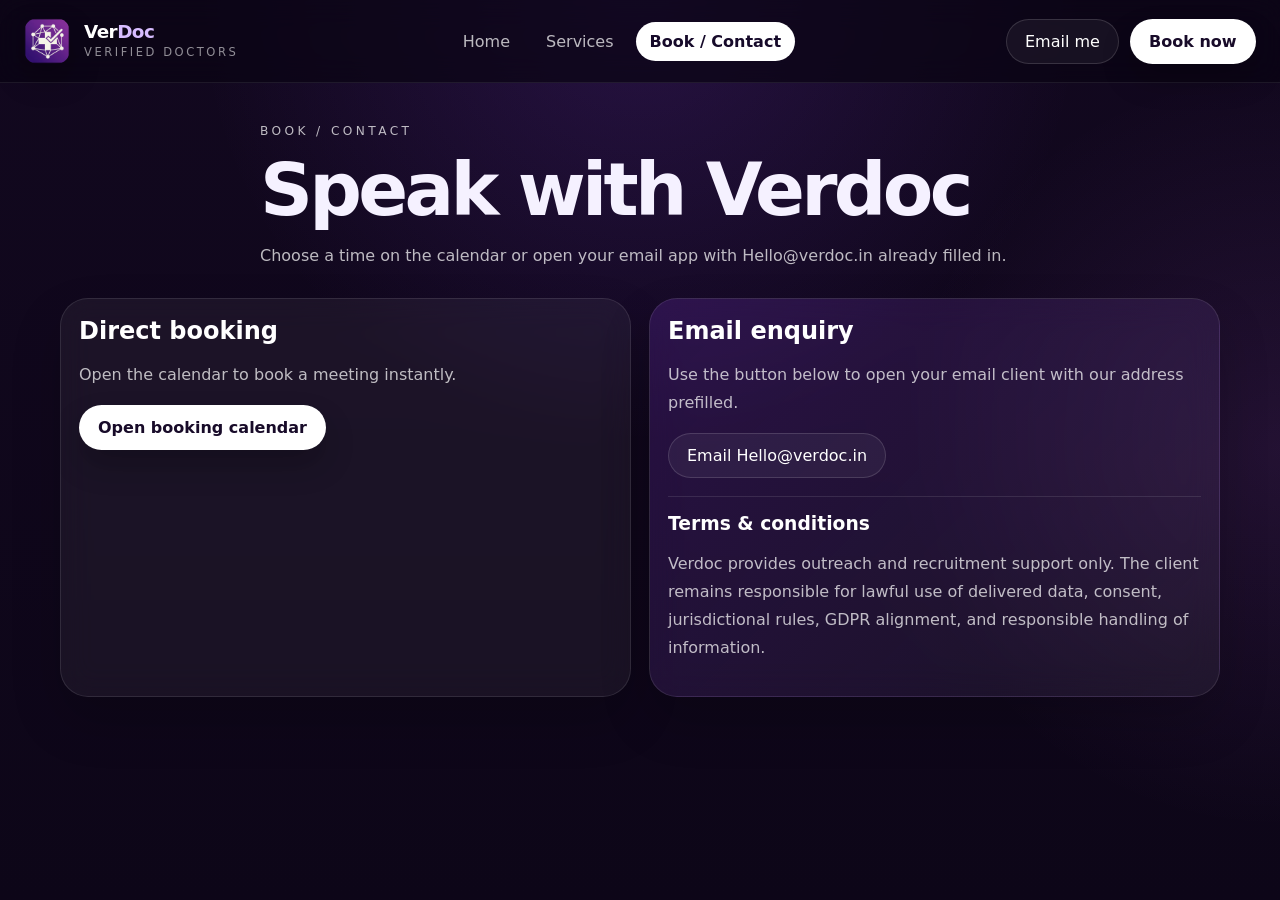
==== contact.html @ f97cc957 "Add files via upload" ====
<!doctype html>
<html lang="en">
  <head>
    <meta charset="UTF-8" />
    <meta name="viewport" content="width=device-width, initial-scale=1.0" />
    <title>Verdoc Contact — Verified Doctors</title>
    <meta name="theme-color" content="#12081f" />
    <link rel="icon" href="favicon.ico" />
    <link rel="alternate icon" href="favicon.png" type="image/png" />
    <link rel="stylesheet" href="styles.css" />
    <script defer src="app.js"></script>
  </head>
  <body>
    <div class="page-shell">
      <header class="topbar">
        <a class="brand" href="index.html" aria-label="Verdoc home">
          <img src="logo256.png" alt="VerDoc logo" class="brand-mark" />
          <div class="brand-copy">
            <span class="brand-name"><span>Ver</span><span>Doc</span></span>
            <span class="brand-sub">Verified Doctors</span>
          </div>
        </a>

        <nav class="nav">
          <a class="nav-link" href="index.html">Home</a>
          <a class="nav-link" href="services.html">Services</a>
          <a class="nav-link active" href="contact.html">Book / Contact</a>
        </nav>

        <div class="top-actions">
          <a class="btn ghost" href="mailto:Hello@verdoc.in?subject=Verdoc%20Enquiry">Email me</a>
          <a class="btn solid" href="https://calendar.app.google/B3x2yxoJ1g4b3Mkw5" target="_blank" rel="noreferrer">Book now</a>
        </div>
      </header>

      <main>
        <section class="page-head reveal">
          <p class="eyebrow">Book / Contact</p>
          <h1>Speak with Verdoc</h1>
          <p>Choose a time on the calendar or open your email app with Hello@verdoc.in already filled in.</p>
        </section>

        <section class="contact-grid reveal">
          <div class="panel">
            <h2>Direct booking</h2>
            <p>Open the calendar to book a meeting instantly.</p>
            <a class="btn solid" href="https://calendar.app.google/B3x2yxoJ1g4b3Mkw5" target="_blank" rel="noreferrer">Open booking calendar</a>
          </div>

          <div class="panel panel-alt">
            <h2>Email enquiry</h2>
            <p>Use the button below to open your email client with our address prefilled.</p>
            <a class="btn ghost" href="mailto:Hello@verdoc.in?subject=Verdoc%20Enquiry">Email Hello@verdoc.in</a>
            <div class="terms">
              <h3>Terms & conditions</h3>
              <p>
                Verdoc provides outreach and recruitment support only. The client remains
                responsible for lawful use of delivered data, consent, jurisdictional rules,
                GDPR alignment, and responsible handling of information.
              </p>
            </div>
          </div>
        </section>
      </main>
    </div>
  </body>
</html>
---- styles.css ----
* { box-sizing: border-box; }
html { scroll-behavior: smooth; }
body {
  margin: 0;
  min-height: 100vh;
  font-family: Inter, ui-sans-serif, system-ui, -apple-system, BlinkMacSystemFont, "Segoe UI", sans-serif;
  color: #f5f1ff;
  background:
    radial-gradient(circle at top, rgba(149, 72, 255, 0.16), transparent 40%),
    radial-gradient(circle at right, rgba(208, 109, 255, 0.10), transparent 28%),
    linear-gradient(180deg, #12081f 0%, #0d0618 100%);
}

a { color: inherit; text-decoration: none; }

.page-shell {
  position: relative;
  overflow: hidden;
  min-height: 100vh;
}

.page-shell::before {
  content: "";
  position: fixed;
  inset: 0;
  pointer-events: none;
  background-image: radial-gradient(rgba(255,255,255,0.08) 1px, transparent 1px);
  background-size: 18px 18px;
  opacity: 0.05;
}

.topbar {
  position: sticky;
  top: 0;
  z-index: 10;
  display: flex;
  align-items: center;
  justify-content: space-between;
  gap: 16px;
  padding: 18px 24px;
  backdrop-filter: blur(14px);
  background: rgba(11, 5, 20, 0.72);
  border-bottom: 1px solid rgba(255,255,255,0.08);
}

.brand {
  display: flex;
  align-items: center;
  gap: 14px;
  min-width: 0;
}

.brand-mark {
  width: 46px;
  height: 46px;
  object-fit: cover;
  border-radius: 14px;
  box-shadow: 0 14px 30px rgba(0,0,0,0.25);
}

.brand-copy { display: flex; flex-direction: column; }
.brand-name { font-size: 1.15rem; font-weight: 700; line-height: 1; letter-spacing: -0.03em; }
.brand-name span:first-child { color: #fff; }
.brand-name span:last-child { color: #d7bdff; }
.brand-sub { font-size: 0.72rem; letter-spacing: 0.22em; text-transform: uppercase; color: rgba(255,255,255,0.55); margin-top: 4px; }

.nav {
  display: flex;
  gap: 8px;
  flex-wrap: wrap;
  justify-content: center;
}

.nav-link {
  padding: 10px 14px;
  border-radius: 999px;
  color: rgba(255,255,255,0.72);
  transition: transform 180ms ease, background 180ms ease, color 180ms ease;
}
.nav-link:hover { background: rgba(255,255,255,0.08); color: #fff; transform: translateY(-1px); }
.nav-link.active { background: #fff; color: #160a2a; font-weight: 700; }

.top-actions, .actions, .mini-actions {
  display: flex;
  gap: 12px;
  flex-wrap: wrap;
}

.btn {
  display: inline-flex;
  align-items: center;
  justify-content: center;
  padding: 12px 18px;
  border-radius: 999px;
  border: 1px solid rgba(255,255,255,0.14);
  transition: transform 180ms ease, background 180ms ease, box-shadow 180ms ease;
  will-change: transform;
}
.btn:hover { transform: translateY(-2px); }
.btn.solid {
  background: #fff;
  color: #180b29;
  font-weight: 700;
  box-shadow: 0 16px 30px rgba(0,0,0,0.22);
}
.btn.ghost {
  background: rgba(255,255,255,0.05);
  color: #fff;
}

main {
  width: min(1160px, calc(100% - 32px));
  margin: 0 auto;
  padding: 38px 0 72px;
}

.hero {
  display: grid;
  grid-template-columns: 1.2fr 0.8fr;
  gap: 24px;
  align-items: stretch;
}

.hero-copy, .hero-card, .panel, .service-card {
  border: 1px solid rgba(255,255,255,0.10);
  background: rgba(255,255,255,0.05);
  backdrop-filter: blur(16px);
  border-radius: 28px;
  box-shadow: 0 24px 50px rgba(0,0,0,0.18);
}

.hero-copy { padding: 34px; }
.hero-card { padding: 24px; }
.hero h1, .page-head h1 {
  margin: 12px 0 0;
  line-height: 0.98;
  letter-spacing: -0.05em;
}
.hero h1 { font-size: clamp(2.8rem, 8vw, 5.8rem); max-width: 12ch; }
.page-head h1 { font-size: clamp(2.4rem, 6vw, 4.6rem); }

.hero p, .page-head p, .feature span, .service-card p, .panel p, .terms p {
  color: rgba(255,255,255,0.72);
  line-height: 1.75;
}

.pill {
  display: inline-flex;
  align-items: center;
  gap: 10px;
  padding: 8px 12px;
  border: 1px solid rgba(255,255,255,0.10);
  border-radius: 999px;
  background: rgba(255,255,255,0.05);
  font-size: 0.82rem;
  letter-spacing: 0.16em;
  text-transform: uppercase;
  color: rgba(255,255,255,0.78);
}
.dot {
  width: 9px;
  height: 9px;
  border-radius: 999px;
  background: #f5e6ff;
  box-shadow: 0 0 20px rgba(229, 200, 255, 0.9);
}

.stats {
  margin: 26px 0 0;
  display: grid;
  grid-template-columns: repeat(3, minmax(0, 1fr));
  gap: 12px;
}

.stat, .feature, .service-card, .panel {
  padding: 18px;
}

.stat strong {
  display: block;
  font-size: 1.7rem;
}
.stat span {
  display: block;
  margin-top: 6px;
  color: rgba(255,255,255,0.62);
  text-transform: uppercase;
  letter-spacing: 0.14em;
  font-size: 0.72rem;
}

.hero-card__header {
  font-size: 0.78rem;
  text-transform: uppercase;
  letter-spacing: 0.24em;
  color: rgba(255,255,255,0.60);
  margin-bottom: 14px;
}
.feature-list {
  display: grid;
  gap: 12px;
}
.feature strong {
  display: block;
  margin-bottom: 5px;
  color: #fff;
}

.split-grid, .service-grid, .contact-grid {
  margin-top: 22px;
  display: grid;
  gap: 18px;
}
.split-grid {
  grid-template-columns: repeat(2, minmax(0, 1fr));
}
.service-grid {
  grid-template-columns: repeat(3, minmax(0, 1fr));
}
.contact-grid {
  grid-template-columns: repeat(2, minmax(0, 1fr));
}

.panel h2, .service-card h3, .terms h3 {
  margin: 0 0 8px;
  color: #fff;
}
.panel-alt {
  background: linear-gradient(135deg, rgba(129, 54, 214, 0.22), rgba(255,255,255,0.05));
}

.page-head {
  max-width: 760px;
  margin: 0 auto 28px;
}
.eyebrow {
  margin: 0;
  font-size: 0.76rem;
  letter-spacing: 0.28em;
  text-transform: uppercase;
  color: rgba(255,255,255,0.55);
}

.intro-screen {
  position: fixed;
  inset: 0;
  z-index: 50;
  display: grid;
  place-items: center;
  background: #0b0415;
  transition: opacity 300ms ease, visibility 300ms ease;
}
.intro-screen.hidden {
  opacity: 0;
  visibility: hidden;
}
.orb {
  position: absolute;
  border-radius: 50%;
  filter: blur(56px);
  transform: translateZ(0);
  will-change: transform;
}
.orb-a {
  width: 260px;
  height: 260px;
  left: -40px;
  top: 60px;
  background: rgba(145, 69, 255, 0.24);
  animation: floatA 14s ease-in-out infinite;
}
.orb-b {
  width: 340px;
  height: 340px;
  right: -50px;
  bottom: -30px;
  background: rgba(211, 107, 255, 0.20);
  animation: floatB 16s ease-in-out infinite;
}
.intro-inner {
  position: relative;
  text-align: center;
  padding: 24px;
}
.intro-brand {
  margin: 8px 0 0;
  font-size: clamp(3.2rem, 9vw, 6rem);
  font-weight: 800;
  letter-spacing: -0.06em;
}
.intro-brand span { color: #fff; }
.intro-split {
  margin: 18px 0 0;
  font-size: clamp(1rem, 3vw, 1.35rem);
  color: rgba(255,255,255,0.72);
}
.intro-split span { color: #caa7ff; }

.reveal { opacity: 0; transform: translateY(18px); }
.reveal.in-view {
  opacity: 1;
  transform: translateY(0);
  transition: opacity 520ms ease, transform 520ms ease;
}

.terms {
  margin-top: 18px;
  padding-top: 16px;
  border-top: 1px solid rgba(255,255,255,0.10);
}

@keyframes floatA {
  0%, 100% { transform: translate(0, 0) scale(1); }
  50% { transform: translate(18px, -16px) scale(1.06); }
}
@keyframes floatB {
  0%, 100% { transform: translate(0, 0) scale(1); }
  50% { transform: translate(-16px, 14px) scale(1.04); }
}

@media (max-width: 980px) {
  .topbar {
    flex-wrap: wrap;
    justify-content: center;
  }
  .hero, .split-grid, .service-grid, .contact-grid {
    grid-template-columns: 1fr;
  }
  .stats { grid-template-columns: 1fr; }
  .top-actions { justify-content: center; }
}
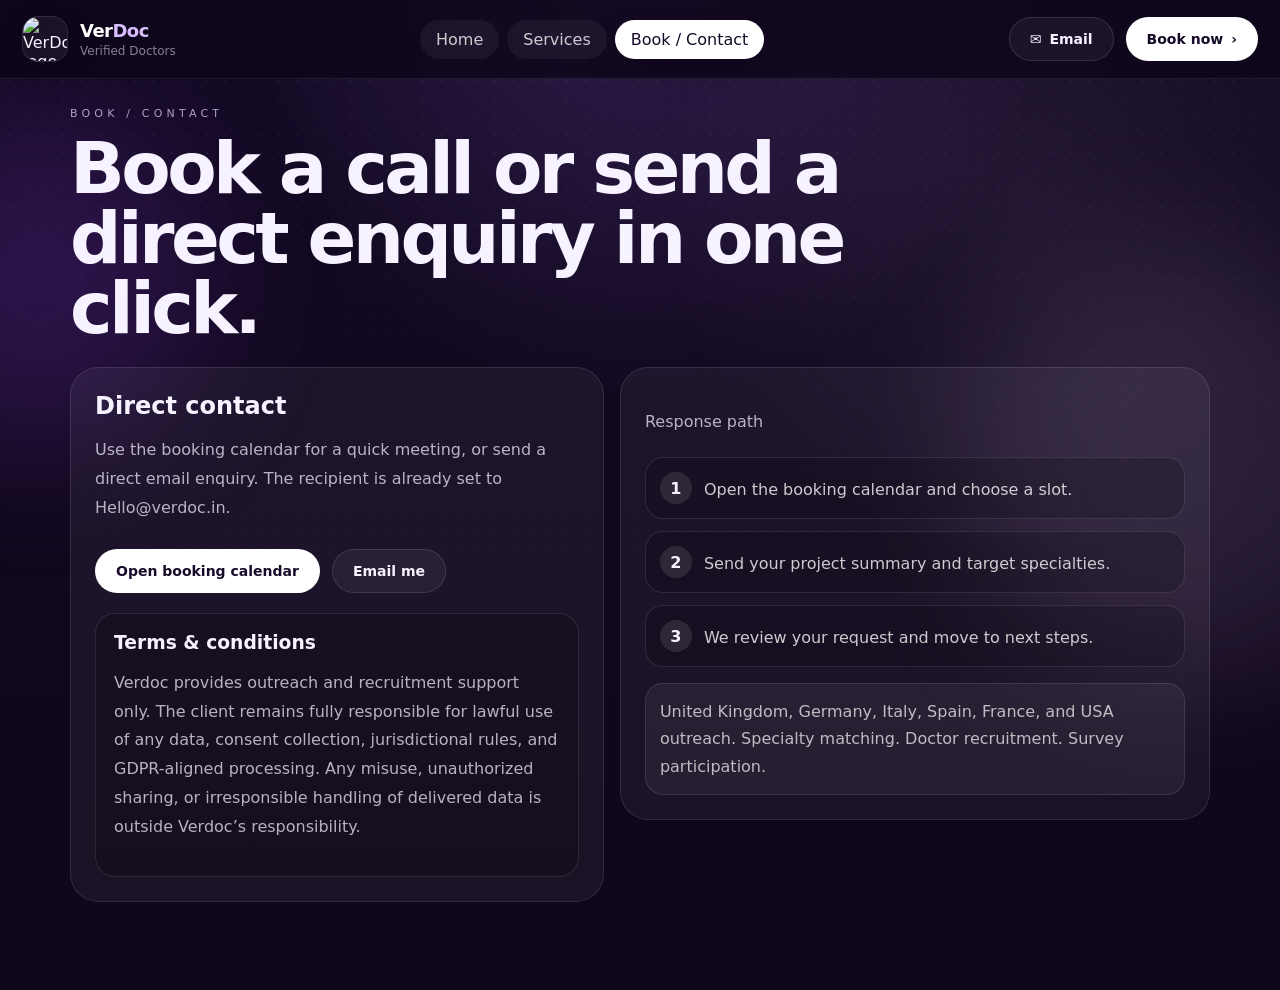
==== commit 00277a11: "Add files via upload" ====
--- a/contact.html
+++ b/contact.html
@@ -1,67 +1,89 @@
 <!doctype html>
 <html lang="en">
-  <head>
-    <meta charset="UTF-8" />
-    <meta name="viewport" content="width=device-width, initial-scale=1.0" />
-    <title>Verdoc Contact — Verified Doctors</title>
-    <meta name="theme-color" content="#12081f" />
-    <link rel="icon" href="favicon.ico" />
-    <link rel="alternate icon" href="favicon.png" type="image/png" />
-    <link rel="stylesheet" href="styles.css" />
-    <script defer src="app.js"></script>
-  </head>
-  <body>
-    <div class="page-shell">
-      <header class="topbar">
-        <a class="brand" href="index.html" aria-label="Verdoc home">
-          <img src="logo256.png" alt="VerDoc logo" class="brand-mark" />
-          <div class="brand-copy">
-            <span class="brand-name"><span>Ver</span><span>Doc</span></span>
-            <span class="brand-sub">Verified Doctors</span>
-          </div>
-        </a>
+<head>
+  <meta charset="UTF-8" />
+  <meta name="viewport" content="width=device-width, initial-scale=1.0" />
+  <title>VerDoc Contact — Verified Doctors</title>
+  <meta name="description" content="Book a VerDoc meeting or send a direct enquiry to Hello@verdoc.in." />
+  <link rel="icon" type="image/x-icon" href="assets/favicon.ico" />
+  <link rel="icon" type="image/png" href="assets/favicon.png" />
+  <link rel="apple-touch-icon" href="assets/apple-touch-icon.png" />
+  <link rel="stylesheet" href="styles.css" />
+</head>
+<body>
+  <div class="wrap">
+    <div class="grain"></div>
+    <div class="orb one"></div>
+    <div class="orb two"></div>
+    
+    <header class="topbar">
+      <a class="brand" href="index.html" aria-label="Verdoc home">
+        <div class="brand-mark"><img src="assets/logo256.png" alt="VerDoc logo" /></div>
+        <div class="brand-text">
+          <div class="brand-name"><span style="color:#fff">Ver</span><span style="color:#d8beff">Doc</span></div>
+          <div class="brand-sub">Verified Doctors</div>
+        </div>
+      </a>
 
-        <nav class="nav">
-          <a class="nav-link" href="index.html">Home</a>
-          <a class="nav-link" href="services.html">Services</a>
-          <a class="nav-link active" href="contact.html">Book / Contact</a>
-        </nav>
+      <nav class="nav">
+        <a href="index.html" class="">Home</a>
+        <a href="services.html" class="">Services</a>
+        <a href="contact.html" class="active">Book / Contact</a>
+      </nav>
 
-        <div class="top-actions">
-          <a class="btn ghost" href="mailto:Hello@verdoc.in?subject=Verdoc%20Enquiry">Email me</a>
-          <a class="btn solid" href="https://calendar.app.google/B3x2yxoJ1g4b3Mkw5" target="_blank" rel="noreferrer">Book now</a>
-        </div>
-      </header>
+      <div class="actions">
+        <a class="btn btn-outline" href="mailto:Hello@verdoc.in?subject=Verdoc%20Enquiry"><span>✉</span> Email</a>
+        <a class="btn btn-solid" href="https://calendar.app.google/B3x2yxoJ1g4b3Mkw5" target="_blank" rel="noreferrer">Book now <span>›</span></a>
+      </div>
+    </header>
 
-      <main>
-        <section class="page-head reveal">
-          <p class="eyebrow">Book / Contact</p>
-          <h1>Speak with Verdoc</h1>
-          <p>Choose a time on the calendar or open your email app with Hello@verdoc.in already filled in.</p>
-        </section>
+    <main class="container">
+      
+  <section class="section-head">
+    <p class="kicker">Book / Contact</p>
+    <h1 class="page-title">Book a call or send a direct enquiry in one click.</h1>
+  </section>
 
-        <section class="contact-grid reveal">
-          <div class="panel">
-            <h2>Direct booking</h2>
-            <p>Open the calendar to book a meeting instantly.</p>
-            <a class="btn solid" href="https://calendar.app.google/B3x2yxoJ1g4b3Mkw5" target="_blank" rel="noreferrer">Open booking calendar</a>
-          </div>
+  <section class="two-col">
+    <div class="panel reveal">
+      <h2>Direct contact</h2>
+      <p>
+        Use the booking calendar for a quick meeting, or send a direct email enquiry. The
+        recipient is already set to Hello@verdoc.in.
+      </p>
 
-          <div class="panel panel-alt">
-            <h2>Email enquiry</h2>
-            <p>Use the button below to open your email client with our address prefilled.</p>
-            <a class="btn ghost" href="mailto:Hello@verdoc.in?subject=Verdoc%20Enquiry">Email Hello@verdoc.in</a>
-            <div class="terms">
-              <h3>Terms & conditions</h3>
-              <p>
-                Verdoc provides outreach and recruitment support only. The client remains
-                responsible for lawful use of delivered data, consent, jurisdictional rules,
-                GDPR alignment, and responsible handling of information.
-              </p>
-            </div>
-          </div>
-        </section>
-      </main>
+      <div class="row">
+        <a class="btn btn-solid" href="https://calendar.app.google/B3x2yxoJ1g4b3Mkw5" target="_blank" rel="noreferrer">Open booking calendar</a>
+        <a class="btn btn-outline" href="mailto:Hello@verdoc.in?subject=Verdoc%20Enquiry">Email me</a>
+      </div>
+
+      <div class="terms">
+        <h3>Terms & conditions</h3>
+        <p>
+          Verdoc provides outreach and recruitment support only. The client remains fully
+          responsible for lawful use of any data, consent collection, jurisdictional rules, and
+          GDPR-aligned processing. Any misuse, unauthorized sharing, or irresponsible handling of
+          delivered data is outside Verdoc’s responsibility.
+        </p>
+      </div>
     </div>
-  </body>
-</html>
+
+    <div class="panel reveal">
+      <p class="mini-kicker">Response path</p>
+      <ol class="steps">
+        <li class="step"><span>1</span><p>Open the booking calendar and choose a slot.</p></li>
+        <li class="step"><span>2</span><p>Send your project summary and target specialties.</p></li>
+        <li class="step"><span>3</span><p>We review your request and move to next steps.</p></li>
+      </ol>
+      <div class="note">
+        United Kingdom, Germany, Italy, Spain, France, and USA outreach. Specialty matching.
+        Doctor recruitment. Survey participation.
+      </div>
+    </div>
+  </section>
+
+    </main>
+  </div>
+  <script src="script.js"></script>
+</body>
+</html>
--- a/styles.css
+++ b/styles.css
@@ -1,331 +1,199 @@
-* { box-sizing: border-box; }
-html { scroll-behavior: smooth; }
-body {
-  margin: 0;
-  min-height: 100vh;
+
+:root{
+  color-scheme: dark;
+  --bg:#0e0619;
+  --bg2:#140a25;
+  --panel: rgba(255,255,255,.06);
+  --panel2: rgba(255,255,255,.09);
+  --line: rgba(255,255,255,.12);
+  --text:#f7f2ff;
+  --muted: rgba(247,242,255,.72);
+  --muted2: rgba(247,242,255,.52);
+  --accent:#dfc8ff;
+  --accent2:#b47cff;
+  --shadow: 0 28px 60px rgba(0,0,0,.28);
+  --radius: 28px;
+  --max: 1180px;
+  --ease:cubic-bezier(.2,.8,.2,1);
   font-family: Inter, ui-sans-serif, system-ui, -apple-system, BlinkMacSystemFont, "Segoe UI", sans-serif;
-  color: #f5f1ff;
+}
+*{box-sizing:border-box}
+html{scroll-behavior:smooth}
+body{
+  margin:0; min-width:320px; background:
+    radial-gradient(circle at top, rgba(177,117,255,.17), transparent 34%),
+    radial-gradient(circle at 80% 20%, rgba(226,191,255,.08), transparent 28%),
+    linear-gradient(180deg, var(--bg2), var(--bg));
+  color:var(--text);
+}
+img{display:block; max-width:100%}
+a{color:inherit; text-decoration:none}
+button{font:inherit}
+.wrap{position:relative; min-height:100vh; overflow:hidden}
+.grain{
+  position:fixed; inset:0; pointer-events:none; opacity:.06;
+  background-image:radial-gradient(rgba(255,255,255,.85) 1px, transparent 1px);
+  background-size:18px 18px;
+  mask-image: linear-gradient(to bottom, rgba(0,0,0,.9), transparent 95%);
+}
+.orb{
+  position:fixed; border-radius:999px; filter: blur(70px); pointer-events:none;
+}
+.orb.one{left:-120px; top:120px; width:320px; height:320px; background:rgba(161,76,255,.18)}
+.orb.two{right:-110px; top:260px; width:420px; height:420px; background:rgba(231,196,255,.11)}
+.topbar{
+  position:sticky; top:0; z-index:30;
+  display:flex; align-items:center; justify-content:space-between; gap:16px;
+  padding:16px 22px; border-bottom:1px solid rgba(255,255,255,.08);
+  backdrop-filter: blur(24px); background: rgba(14,6,25,.78);
+}
+.brand{
+  display:flex; align-items:center; gap:12px; min-width:0;
+}
+.brand-mark{
+  width:46px; height:46px; border-radius:16px; overflow:hidden;
+  border:1px solid rgba(255,255,255,.1); background:rgba(255,255,255,.05);
+  box-shadow:0 12px 30px rgba(0,0,0,.24);
+  flex:none;
+}
+.brand-mark img{width:100%; height:100%; object-fit:cover}
+.brand-text{line-height:1}
+.brand-name{font-size:18px; font-weight:700; letter-spacing:-.03em}
+.brand-sub{font-size:12px; color:var(--muted2); margin-top:5px}
+.nav{display:none; gap:8px; align-items:center}
+.nav a{
+  padding:10px 16px; border-radius:999px; background:rgba(255,255,255,.05);
+  color:rgba(255,255,255,.78); transition:transform .18s var(--ease), background .18s var(--ease), color .18s var(--ease);
+}
+.nav a:hover{transform:translateY(-1px); background:rgba(255,255,255,.1); color:#fff}
+.nav a.active{background:#fff; color:#180b29; box-shadow:0 14px 32px rgba(0,0,0,.2)}
+.actions{display:flex; gap:12px; flex-wrap:wrap}
+.btn{
+  display:inline-flex; align-items:center; gap:8px; padding:13px 20px; border-radius:999px;
+  font-weight:600; font-size:14px; transition:transform .18s var(--ease), background .18s var(--ease), border-color .18s var(--ease);
+}
+.btn:hover{transform:translateY(-1px)}
+.btn-outline{border:1px solid rgba(255,255,255,.12); background:rgba(255,255,255,.05)}
+.btn-solid{background:#fff; color:#180b29; border:1px solid rgba(255,255,255,.08)}
+.container{max-width:var(--max); margin:0 auto; padding:28px 20px 88px; position:relative; z-index:1}
+.kicker{
+  text-transform:uppercase; letter-spacing:.38em; font-size:11px; color:rgba(232,216,255,.72); margin:0;
+}
+.page-title{
+  margin:14px 0 0; max-width:980px; font-size:clamp(40px,6vw,72px); line-height:.97; letter-spacing:-.05em;
+}
+.hero{
+  position:relative; overflow:hidden; margin-top:28px; border:1px solid rgba(255,255,255,.1);
+  border-radius:32px; box-shadow:var(--shadow);
   background:
-    radial-gradient(circle at top, rgba(149, 72, 255, 0.16), transparent 40%),
-    radial-gradient(circle at right, rgba(208, 109, 255, 0.10), transparent 28%),
-    linear-gradient(180deg, #12081f 0%, #0d0618 100%);
+    radial-gradient(circle at top right, rgba(255,255,255,.14), transparent 22%),
+    linear-gradient(135deg, rgba(127,50,216,.3), rgba(58,20,88,.38) 50%, rgba(17,8,31,.94));
+  padding:28px;
 }
+.hero-grid{display:grid; gap:24px}
+.badge{
+  display:inline-flex; align-items:center; gap:8px; margin:0; padding:7px 12px;
+  border-radius:999px; border:1px solid rgba(255,255,255,.1); background:rgba(255,255,255,.07);
+  text-transform:uppercase; font-size:12px; letter-spacing:.28em; color:rgba(255,255,255,.74)
+}
+.hero h1{
+  margin:16px 0 0; font-size:clamp(40px,5.8vw,74px); line-height:.96; letter-spacing:-.06em; max-width:820px;
+}
+.hero h1 strong{color:var(--accent)}
+.region{margin:16px 0 0; color:rgba(255,255,255,.48); text-transform:uppercase; letter-spacing:.3em; font-size:11px}
+.hero p.copy{margin:20px 0 0; max-width:840px; line-height:1.8; color:var(--muted); font-size:15px}
+.row{display:flex; gap:12px; flex-wrap:wrap; margin-top:26px}
+.stat-grid{display:grid; gap:16px; grid-template-columns:repeat(3,minmax(0,1fr)); margin-top:18px}
+.stat{
+  padding:18px; border-radius:22px; border:1px solid rgba(255,255,255,.1); background:rgba(0,0,0,.2)
+}
+.stat .value{font-size:28px; font-weight:700; letter-spacing:-.04em}
+.stat .label{margin-top:8px; color:rgba(255,255,255,.56); font-size:12px; text-transform:uppercase; letter-spacing:.28em}
+.hero-side{
+  display:grid; gap:14px; padding:5px
+}
+.mini{
+  padding:16px; border-radius:22px; border:1px solid rgba(255,255,255,.1); background:rgba(255,255,255,.05)
+}
+.mini h3{margin:0; font-size:18px}
+.mini p{margin:8px 0 0; color:var(--muted); line-height:1.7; font-size:14px}
 
-a { color: inherit; text-decoration: none; }
+.grid-3{display:grid; gap:16px; margin-top:24px}
+.card{
+  padding:24px; border-radius:28px; border:1px solid rgba(255,255,255,.1); background:rgba(255,255,255,.05);
+  box-shadow:0 16px 40px rgba(0,0,0,.16); backdrop-filter: blur(16px);
+}
+.card h2,.card h3{margin:0}
+.card p{color:var(--muted); line-height:1.8}
+.icon{
+  width:48px; height:48px; display:grid; place-items:center; border-radius:18px;
+  background:rgba(255,255,255,.1); margin-bottom:16px; color:var(--accent)
+}
+.two-col{display:grid; gap:16px; margin-top:24px}
+.panel{padding:24px; border-radius:28px; border:1px solid rgba(255,255,255,.1); background:rgba(255,255,255,.05)}
+.panel h2,.panel h3{margin:0}
+.panel p{color:var(--muted); line-height:1.8}
+.service-grid{display:grid; gap:12px; grid-template-columns:repeat(2,minmax(0,1fr)); margin-top:22px}
+.service-chip{
+  display:flex; align-items:center; gap:10px; padding:12px 14px; border-radius:18px;
+  border:1px solid rgba(255,255,255,.1); background:rgba(0,0,0,.16); color:rgba(255,255,255,.8); font-size:14px;
+}
+.stack{display:grid; gap:16px}
+.panel-soft{background:rgba(255,255,255,.045)}
+.icon-title{display:flex; align-items:center; gap:10px}
+.terms{
+  margin-top:20px; padding:18px; border-radius:20px; border:1px solid rgba(255,255,255,.1); background:rgba(0,0,0,.18)
+}
+.steps{list-style:none; padding:0; margin:20px 0 0; display:grid; gap:12px}
+.step{display:flex; gap:12px; padding:14px; border-radius:18px; border:1px solid rgba(255,255,255,.1); background:rgba(0,0,0,.16)}
+.step span{
+  width:32px; height:32px; border-radius:999px; background:rgba(255,255,255,.1); display:grid; place-items:center; flex:none; font-weight:700
+}
+.step p{margin:4px 0 0; color:rgba(255,255,255,.78); line-height:1.7}
+.note{margin-top:16px; padding:14px; border-radius:18px; border:1px solid rgba(255,255,255,.1); background:rgba(255,255,255,.05); color:rgba(255,255,255,.7); line-height:1.7}
 
-.page-shell {
-  position: relative;
-  overflow: hidden;
-  min-height: 100vh;
+.intro{
+  position:fixed; inset:0; z-index:60; display:flex; align-items:center; justify-content:center;
+  background:#0b0415; overflow:hidden;
 }
+.intro .orb-a,.intro .orb-b{position:absolute; border-radius:999px; filter:blur(70px)}
+.intro .orb-a{left:-24px; top:40px; width:280px; height:280px; background:rgba(141,60,255,.25)}
+.intro .orb-b{right:-40px; bottom:-20px; width:360px; height:360px; background:rgba(208,107,255,.20)}
+.intro-center{text-align:center; padding:0 24px; position:relative}
+.intro-center .eyebrow{margin-bottom:18px}
+.intro-brand{font-size:clamp(54px,7vw,100px); margin:0; font-weight:700; letter-spacing:-.06em}
+.split-text{font-size:clamp(18px,2.5vw,26px); margin:24px 0 0}
+.split-text .white{color:#fff}
+.split-text .accent{color:#c8a7ff}
+.intro-copy{color:rgba(255,255,255,.75); line-height:1.7; font-size:18px; margin:0}
+.intro-line{
+  margin:14px auto 0; width:min(120%,620px); height:2px;
+  background:linear-gradient(90deg, transparent, rgba(255,255,255,.92), transparent);
+  border-radius:999px;
+}
+.shine{
+  position:absolute; inset:0; background:linear-gradient(90deg, transparent, rgba(255,255,255,.11), transparent);
+  width:45%; transform:skewX(-16deg); opacity:0;
+}
+.intro .shine{animation:sweep 4.8s linear infinite}
+@keyframes sweep{0%{transform:translateX(-140%) skewX(-16deg); opacity:0}15%{opacity:.75}100%{transform:translateX(140%) skewX(-16deg); opacity:0}}
+@keyframes floaty{0%,100%{transform:translate3d(0,0,0)}50%{transform:translate3d(18px,-14px,0)}}
+.intro .orb-a{animation:floaty 12s ease-in-out infinite}
+.intro .orb-b{animation:floaty 14s ease-in-out infinite reverse}
+.reveal{opacity:0; transform:translateY(24px); transition:opacity .6s var(--ease), transform .6s var(--ease)}
+.reveal.in{opacity:1; transform:translateY(0)}
 
-.page-shell::before {
-  content: "";
-  position: fixed;
-  inset: 0;
-  pointer-events: none;
-  background-image: radial-gradient(rgba(255,255,255,0.08) 1px, transparent 1px);
-  background-size: 18px 18px;
-  opacity: 0.05;
+@media (min-width: 800px){
+  .nav{display:flex}
+  .hero-grid{grid-template-columns:1.15fr .85fr; align-items:center}
+  .grid-3{grid-template-columns:repeat(3,minmax(0,1fr))}
+  .two-col{grid-template-columns:.95fr 1.05fr; align-items:start}
 }
-
-.topbar {
-  position: sticky;
-  top: 0;
-  z-index: 10;
-  display: flex;
-  align-items: center;
-  justify-content: space-between;
-  gap: 16px;
-  padding: 18px 24px;
-  backdrop-filter: blur(14px);
-  background: rgba(11, 5, 20, 0.72);
-  border-bottom: 1px solid rgba(255,255,255,0.08);
+@media (max-width: 799px){
+  .topbar{padding:14px 16px}
+  .actions{display:none}
+  .page-wrap{padding:22px 16px 72px}
+  .hero{padding:22px}
+  .stat-grid{grid-template-columns:1fr}
+  .service-grid{grid-template-columns:1fr}
 }
-
-.brand {
-  display: flex;
-  align-items: center;
-  gap: 14px;
-  min-width: 0;
-}
-
-.brand-mark {
-  width: 46px;
-  height: 46px;
-  object-fit: cover;
-  border-radius: 14px;
-  box-shadow: 0 14px 30px rgba(0,0,0,0.25);
-}
-
-.brand-copy { display: flex; flex-direction: column; }
-.brand-name { font-size: 1.15rem; font-weight: 700; line-height: 1; letter-spacing: -0.03em; }
-.brand-name span:first-child { color: #fff; }
-.brand-name span:last-child { color: #d7bdff; }
-.brand-sub { font-size: 0.72rem; letter-spacing: 0.22em; text-transform: uppercase; color: rgba(255,255,255,0.55); margin-top: 4px; }
-
-.nav {
-  display: flex;
-  gap: 8px;
-  flex-wrap: wrap;
-  justify-content: center;
-}
-
-.nav-link {
-  padding: 10px 14px;
-  border-radius: 999px;
-  color: rgba(255,255,255,0.72);
-  transition: transform 180ms ease, background 180ms ease, color 180ms ease;
-}
-.nav-link:hover { background: rgba(255,255,255,0.08); color: #fff; transform: translateY(-1px); }
-.nav-link.active { background: #fff; color: #160a2a; font-weight: 700; }
-
-.top-actions, .actions, .mini-actions {
-  display: flex;
-  gap: 12px;
-  flex-wrap: wrap;
-}
-
-.btn {
-  display: inline-flex;
-  align-items: center;
-  justify-content: center;
-  padding: 12px 18px;
-  border-radius: 999px;
-  border: 1px solid rgba(255,255,255,0.14);
-  transition: transform 180ms ease, background 180ms ease, box-shadow 180ms ease;
-  will-change: transform;
-}
-.btn:hover { transform: translateY(-2px); }
-.btn.solid {
-  background: #fff;
-  color: #180b29;
-  font-weight: 700;
-  box-shadow: 0 16px 30px rgba(0,0,0,0.22);
-}
-.btn.ghost {
-  background: rgba(255,255,255,0.05);
-  color: #fff;
-}
-
-main {
-  width: min(1160px, calc(100% - 32px));
-  margin: 0 auto;
-  padding: 38px 0 72px;
-}
-
-.hero {
-  display: grid;
-  grid-template-columns: 1.2fr 0.8fr;
-  gap: 24px;
-  align-items: stretch;
-}
-
-.hero-copy, .hero-card, .panel, .service-card {
-  border: 1px solid rgba(255,255,255,0.10);
-  background: rgba(255,255,255,0.05);
-  backdrop-filter: blur(16px);
-  border-radius: 28px;
-  box-shadow: 0 24px 50px rgba(0,0,0,0.18);
-}
-
-.hero-copy { padding: 34px; }
-.hero-card { padding: 24px; }
-.hero h1, .page-head h1 {
-  margin: 12px 0 0;
-  line-height: 0.98;
-  letter-spacing: -0.05em;
-}
-.hero h1 { font-size: clamp(2.8rem, 8vw, 5.8rem); max-width: 12ch; }
-.page-head h1 { font-size: clamp(2.4rem, 6vw, 4.6rem); }
-
-.hero p, .page-head p, .feature span, .service-card p, .panel p, .terms p {
-  color: rgba(255,255,255,0.72);
-  line-height: 1.75;
-}
-
-.pill {
-  display: inline-flex;
-  align-items: center;
-  gap: 10px;
-  padding: 8px 12px;
-  border: 1px solid rgba(255,255,255,0.10);
-  border-radius: 999px;
-  background: rgba(255,255,255,0.05);
-  font-size: 0.82rem;
-  letter-spacing: 0.16em;
-  text-transform: uppercase;
-  color: rgba(255,255,255,0.78);
-}
-.dot {
-  width: 9px;
-  height: 9px;
-  border-radius: 999px;
-  background: #f5e6ff;
-  box-shadow: 0 0 20px rgba(229, 200, 255, 0.9);
-}
-
-.stats {
-  margin: 26px 0 0;
-  display: grid;
-  grid-template-columns: repeat(3, minmax(0, 1fr));
-  gap: 12px;
-}
-
-.stat, .feature, .service-card, .panel {
-  padding: 18px;
-}
-
-.stat strong {
-  display: block;
-  font-size: 1.7rem;
-}
-.stat span {
-  display: block;
-  margin-top: 6px;
-  color: rgba(255,255,255,0.62);
-  text-transform: uppercase;
-  letter-spacing: 0.14em;
-  font-size: 0.72rem;
-}
-
-.hero-card__header {
-  font-size: 0.78rem;
-  text-transform: uppercase;
-  letter-spacing: 0.24em;
-  color: rgba(255,255,255,0.60);
-  margin-bottom: 14px;
-}
-.feature-list {
-  display: grid;
-  gap: 12px;
-}
-.feature strong {
-  display: block;
-  margin-bottom: 5px;
-  color: #fff;
-}
-
-.split-grid, .service-grid, .contact-grid {
-  margin-top: 22px;
-  display: grid;
-  gap: 18px;
-}
-.split-grid {
-  grid-template-columns: repeat(2, minmax(0, 1fr));
-}
-.service-grid {
-  grid-template-columns: repeat(3, minmax(0, 1fr));
-}
-.contact-grid {
-  grid-template-columns: repeat(2, minmax(0, 1fr));
-}
-
-.panel h2, .service-card h3, .terms h3 {
-  margin: 0 0 8px;
-  color: #fff;
-}
-.panel-alt {
-  background: linear-gradient(135deg, rgba(129, 54, 214, 0.22), rgba(255,255,255,0.05));
-}
-
-.page-head {
-  max-width: 760px;
-  margin: 0 auto 28px;
-}
-.eyebrow {
-  margin: 0;
-  font-size: 0.76rem;
-  letter-spacing: 0.28em;
-  text-transform: uppercase;
-  color: rgba(255,255,255,0.55);
-}
-
-.intro-screen {
-  position: fixed;
-  inset: 0;
-  z-index: 50;
-  display: grid;
-  place-items: center;
-  background: #0b0415;
-  transition: opacity 300ms ease, visibility 300ms ease;
-}
-.intro-screen.hidden {
-  opacity: 0;
-  visibility: hidden;
-}
-.orb {
-  position: absolute;
-  border-radius: 50%;
-  filter: blur(56px);
-  transform: translateZ(0);
-  will-change: transform;
-}
-.orb-a {
-  width: 260px;
-  height: 260px;
-  left: -40px;
-  top: 60px;
-  background: rgba(145, 69, 255, 0.24);
-  animation: floatA 14s ease-in-out infinite;
-}
-.orb-b {
-  width: 340px;
-  height: 340px;
-  right: -50px;
-  bottom: -30px;
-  background: rgba(211, 107, 255, 0.20);
-  animation: floatB 16s ease-in-out infinite;
-}
-.intro-inner {
-  position: relative;
-  text-align: center;
-  padding: 24px;
-}
-.intro-brand {
-  margin: 8px 0 0;
-  font-size: clamp(3.2rem, 9vw, 6rem);
-  font-weight: 800;
-  letter-spacing: -0.06em;
-}
-.intro-brand span { color: #fff; }
-.intro-split {
-  margin: 18px 0 0;
-  font-size: clamp(1rem, 3vw, 1.35rem);
-  color: rgba(255,255,255,0.72);
-}
-.intro-split span { color: #caa7ff; }
-
-.reveal { opacity: 0; transform: translateY(18px); }
-.reveal.in-view {
-  opacity: 1;
-  transform: translateY(0);
-  transition: opacity 520ms ease, transform 520ms ease;
-}
-
-.terms {
-  margin-top: 18px;
-  padding-top: 16px;
-  border-top: 1px solid rgba(255,255,255,0.10);
-}
-
-@keyframes floatA {
-  0%, 100% { transform: translate(0, 0) scale(1); }
-  50% { transform: translate(18px, -16px) scale(1.06); }
-}
-@keyframes floatB {
-  0%, 100% { transform: translate(0, 0) scale(1); }
-  50% { transform: translate(-16px, 14px) scale(1.04); }
-}
-
-@media (max-width: 980px) {
-  .topbar {
-    flex-wrap: wrap;
-    justify-content: center;
-  }
-  .hero, .split-grid, .service-grid, .contact-grid {
-    grid-template-columns: 1fr;
-  }
-  .stats { grid-template-columns: 1fr; }
-  .top-actions { justify-content: center; }
-}
